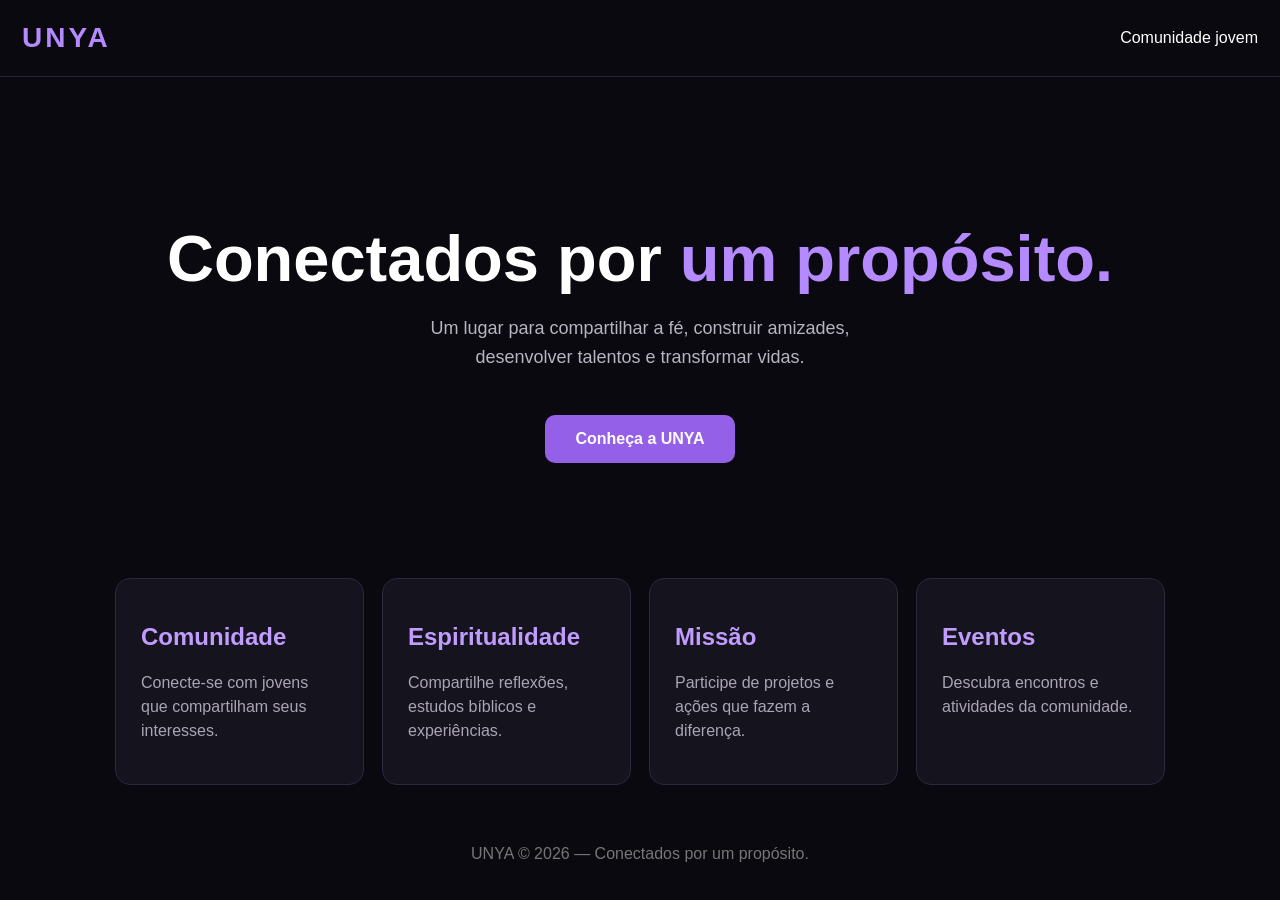
==== index.html @ 8039dab4 "Create index.html" ====
<!DOCTYPE html>
<html lang="pt-BR">
<head>
  <meta charset="UTF-8">
  <meta name="viewport" content="width=device-width, initial-scale=1.0">
  <title>UNYA — Conectados por um propósito</title>
  <style>
    * { box-sizing: border-box; }
    body {
      margin: 0;
      font-family: Arial, sans-serif;
      background: #09090f;
      color: white;
    }
    header {
      padding: 22px;
      display: flex;
      justify-content: space-between;
      align-items: center;
      border-bottom: 1px solid #292333;
    }
    .logo {
      font-size: 28px;
      font-weight: bold;
      color: #b58aff;
      letter-spacing: 3px;
    }
    .hero {
      text-align: center;
      padding: 90px 20px;
    }
    .hero h1 {
      font-size: clamp(38px, 8vw, 65px);
      margin-bottom: 15px;
    }
    .hero h1 span { color: #b58aff; }
    .hero p {
      color: #b8b4c2;
      font-size: 18px;
      line-height: 1.6;
    }
    .button {
      display: inline-block;
      margin-top: 25px;
      padding: 15px 30px;
      background: #9560e8;
      color: white;
      text-decoration: none;
      border-radius: 10px;
      font-weight: bold;
    }
    .features {
      display: grid;
      grid-template-columns: repeat(auto-fit, minmax(220px, 1fr));
      gap: 18px;
      padding: 25px;
      max-width: 1100px;
      margin: auto;
    }
    .feature {
      background: #15131e;
      border: 1px solid #302640;
      border-radius: 15px;
      padding: 25px;
    }
    .feature h2 { color: #c19cff; }
    .feature p { color: #aaa5b5; line-height: 1.5; }
    footer {
      text-align: center;
      padding: 35px;
      color: #777;
    }
  </style>
</head>
<body>
  <header>
    <div class="logo">UNYA</div>
    <div>Comunidade jovem</div>
  </header>

  <main>
    <section class="hero">
      <h1>Conectados por <span>um propósito.</span></h1>
      <p>Um lugar para compartilhar a fé, construir amizades,<br>
      desenvolver talentos e transformar vidas.</p>
      <a href="#comunidade" class="button">Conheça a UNYA</a>
    </section>

    <section class="features" id="comunidade">
      <div class="feature">
        <h2>Comunidade</h2>
        <p>Conecte-se com jovens que compartilham seus interesses.</p>
      </div>
      <div class="feature">
        <h2>Espiritualidade</h2>
        <p>Compartilhe reflexões, estudos bíblicos e experiências.</p>
      </div>
      <div class="feature">
        <h2>Missão</h2>
        <p>Participe de projetos e ações que fazem a diferença.</p>
      </div>
      <div class="feature">
        <h2>Eventos</h2>
        <p>Descubra encontros e atividades da comunidade.</p>
      </div>
    </section>
  </main>

  <footer>UNYA © 2026 — Conectados por um propósito.</footer>
</body>
</html>
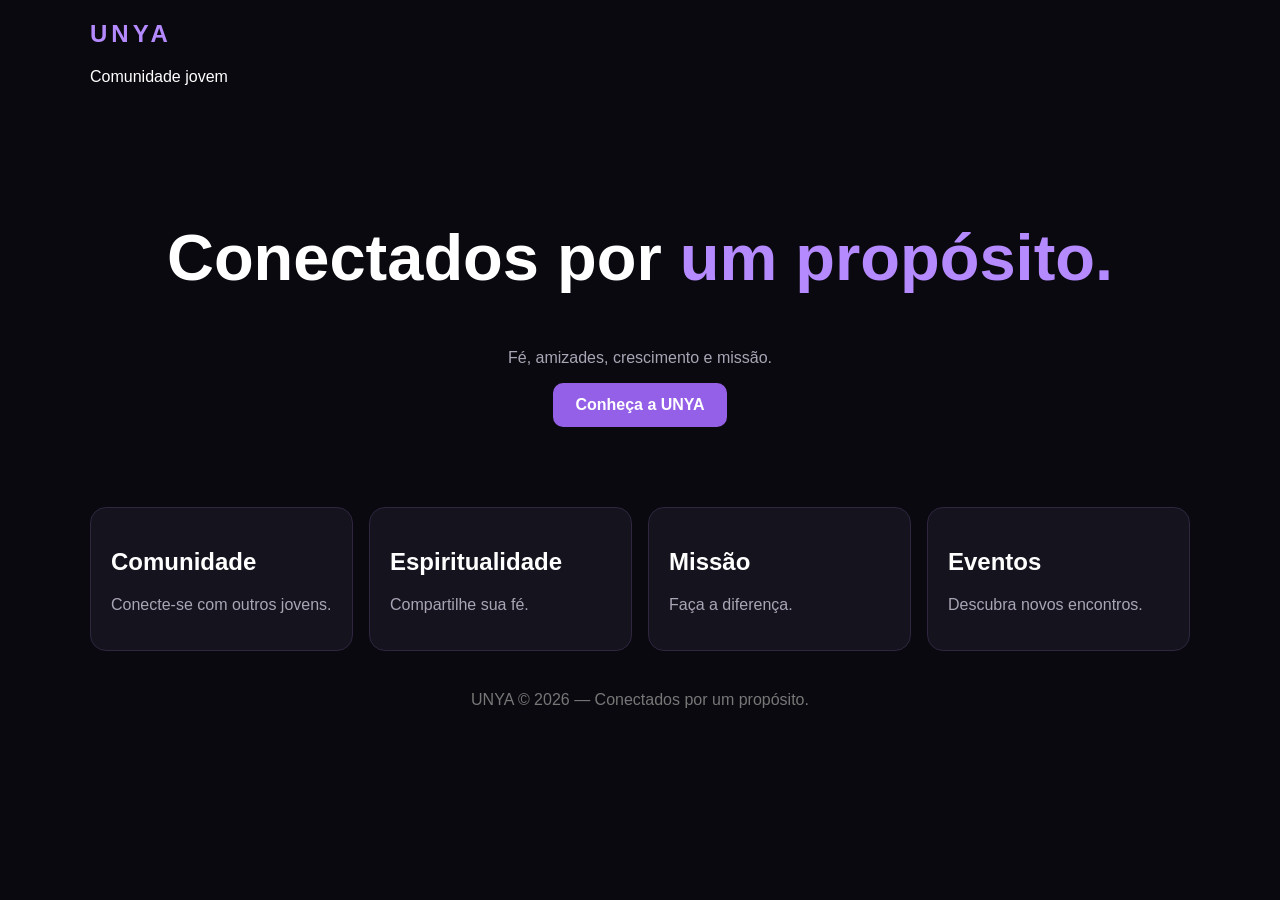
==== commit 41d26f7c: "Update index.html" ====
--- a/index.html
+++ b/index.html
@@ -1,111 +1,48 @@
+<!DOCTYPE html>
+<html lang="pt-BR">
 <!DOCTYPE html>
 <html lang="pt-BR">
 <head>
   <meta charset="UTF-8">
   <meta name="viewport" content="width=device-width, initial-scale=1.0">
   <title>UNYA — Conectados por um propósito</title>
-  <style>
-    * { box-sizing: border-box; }
-    body {
-      margin: 0;
-      font-family: Arial, sans-serif;
-      background: #09090f;
-      color: white;
-    }
-    header {
-      padding: 22px;
-      display: flex;
-      justify-content: space-between;
-      align-items: center;
-      border-bottom: 1px solid #292333;
-    }
-    .logo {
-      font-size: 28px;
-      font-weight: bold;
-      color: #b58aff;
-      letter-spacing: 3px;
-    }
-    .hero {
-      text-align: center;
-      padding: 90px 20px;
-    }
-    .hero h1 {
-      font-size: clamp(38px, 8vw, 65px);
-      margin-bottom: 15px;
-    }
-    .hero h1 span { color: #b58aff; }
-    .hero p {
-      color: #b8b4c2;
-      font-size: 18px;
-      line-height: 1.6;
-    }
-    .button {
-      display: inline-block;
-      margin-top: 25px;
-      padding: 15px 30px;
-      background: #9560e8;
-      color: white;
-      text-decoration: none;
-      border-radius: 10px;
-      font-weight: bold;
-    }
-    .features {
-      display: grid;
-      grid-template-columns: repeat(auto-fit, minmax(220px, 1fr));
-      gap: 18px;
-      padding: 25px;
-      max-width: 1100px;
-      margin: auto;
-    }
-    .feature {
-      background: #15131e;
-      border: 1px solid #302640;
-      border-radius: 15px;
-      padding: 25px;
-    }
-    .feature h2 { color: #c19cff; }
-    .feature p { color: #aaa5b5; line-height: 1.5; }
-    footer {
-      text-align: center;
-      padding: 35px;
-      color: #777;
-    }
-  </style>
+  <link rel="stylesheet" href="css/style.css">
 </head>
 <body>
-  <header>
-    <div class="logo">UNYA</div>
-    <div>Comunidade jovem</div>
+
+  <header class="container">
+    <h2 style="color:#b58aff;letter-spacing:4px">UNYA</h2>
+    <span>Comunidade jovem</span>
   </header>
 
-  <main>
-    <section class="hero">
-      <h1>Conectados por <span>um propósito.</span></h1>
-      <p>Um lugar para compartilhar a fé, construir amizades,<br>
-      desenvolver talentos e transformar vidas.</p>
-      <a href="#comunidade" class="button">Conheça a UNYA</a>
+  <main class="container">
+    <section style="text-align:center;padding:80px 10px">
+      <h1 style="font-size:clamp(38px,8vw,65px)">
+        Conectados por <span style="color:#b58aff">um propósito.</span>
+      </h1>
+      <p class="muted">Fé, amizades, crescimento e missão.</p>
+      <button class="primary-button" onclick="mostrarMensagem()">
+        Conheça a UNYA
+      </button>
     </section>
 
-    <section class="features" id="comunidade">
-      <div class="feature">
-        <h2>Comunidade</h2>
-        <p>Conecte-se com jovens que compartilham seus interesses.</p>
-      </div>
-      <div class="feature">
-        <h2>Espiritualidade</h2>
-        <p>Compartilhe reflexões, estudos bíblicos e experiências.</p>
-      </div>
-      <div class="feature">
-        <h2>Missão</h2>
-        <p>Participe de projetos e ações que fazem a diferença.</p>
-      </div>
-      <div class="feature">
-        <h2>Eventos</h2>
-        <p>Descubra encontros e atividades da comunidade.</p>
-      </div>
+    <section style="display:grid;grid-template-columns:repeat(auto-fit,minmax(220px,1fr));gap:16px">
+      <div class="card"><h2>Comunidade</h2><p class="muted">Conecte-se com outros jovens.</p></div>
+      <div class="card"><h2>Espiritualidade</h2><p class="muted">Compartilhe sua fé.</p></div>
+      <div class="card"><h2>Missão</h2><p class="muted">Faça a diferença.</p></div>
+      <div class="card"><h2>Eventos</h2><p class="muted">Descubra novos encontros.</p></div>
     </section>
   </main>
 
-  <footer>UNYA © 2026 — Conectados por um propósito.</footer>
+  <footer style="text-align:center;padding:40px;color:#777">
+    UNYA © 2026 — Conectados por um propósito.
+  </footer>
+
+  <script src="js/app.js"></script>
+  <script>
+    function mostrarMensagem() {
+      alert("Bem-vindo à UNYA!");
+    }
+  </script>
 </body>
 </html>
--- a/css/style.css
+++ b/css/style.css
@@ -0,0 +1,52 @@
+* {
+  box-sizing: border-box;
+}
+
+body {
+  margin: 0;
+  font-family: Arial, sans-serif;
+  background: #09090f;
+  color: #ffffff;
+}
+
+button, input, textarea {
+  font: inherit;
+}
+
+button {
+  cursor: pointer;
+}
+
+a {
+  color: inherit;
+  text-decoration: none;
+}
+
+.container {
+  width: min(1100px, 92%);
+  margin: auto;
+}
+
+.card {
+  background: #15131e;
+  border: 1px solid #302640;
+  border-radius: 16px;
+  padding: 20px;
+}
+
+.primary-button {
+  background: #9560e8;
+  color: white;
+  border: none;
+  border-radius: 10px;
+  padding: 13px 22px;
+  font-weight: bold;
+}
+
+.primary-button:hover {
+  background: #a879f0;
+}
+
+.muted {
+  color: #aaa5b5;
+}
